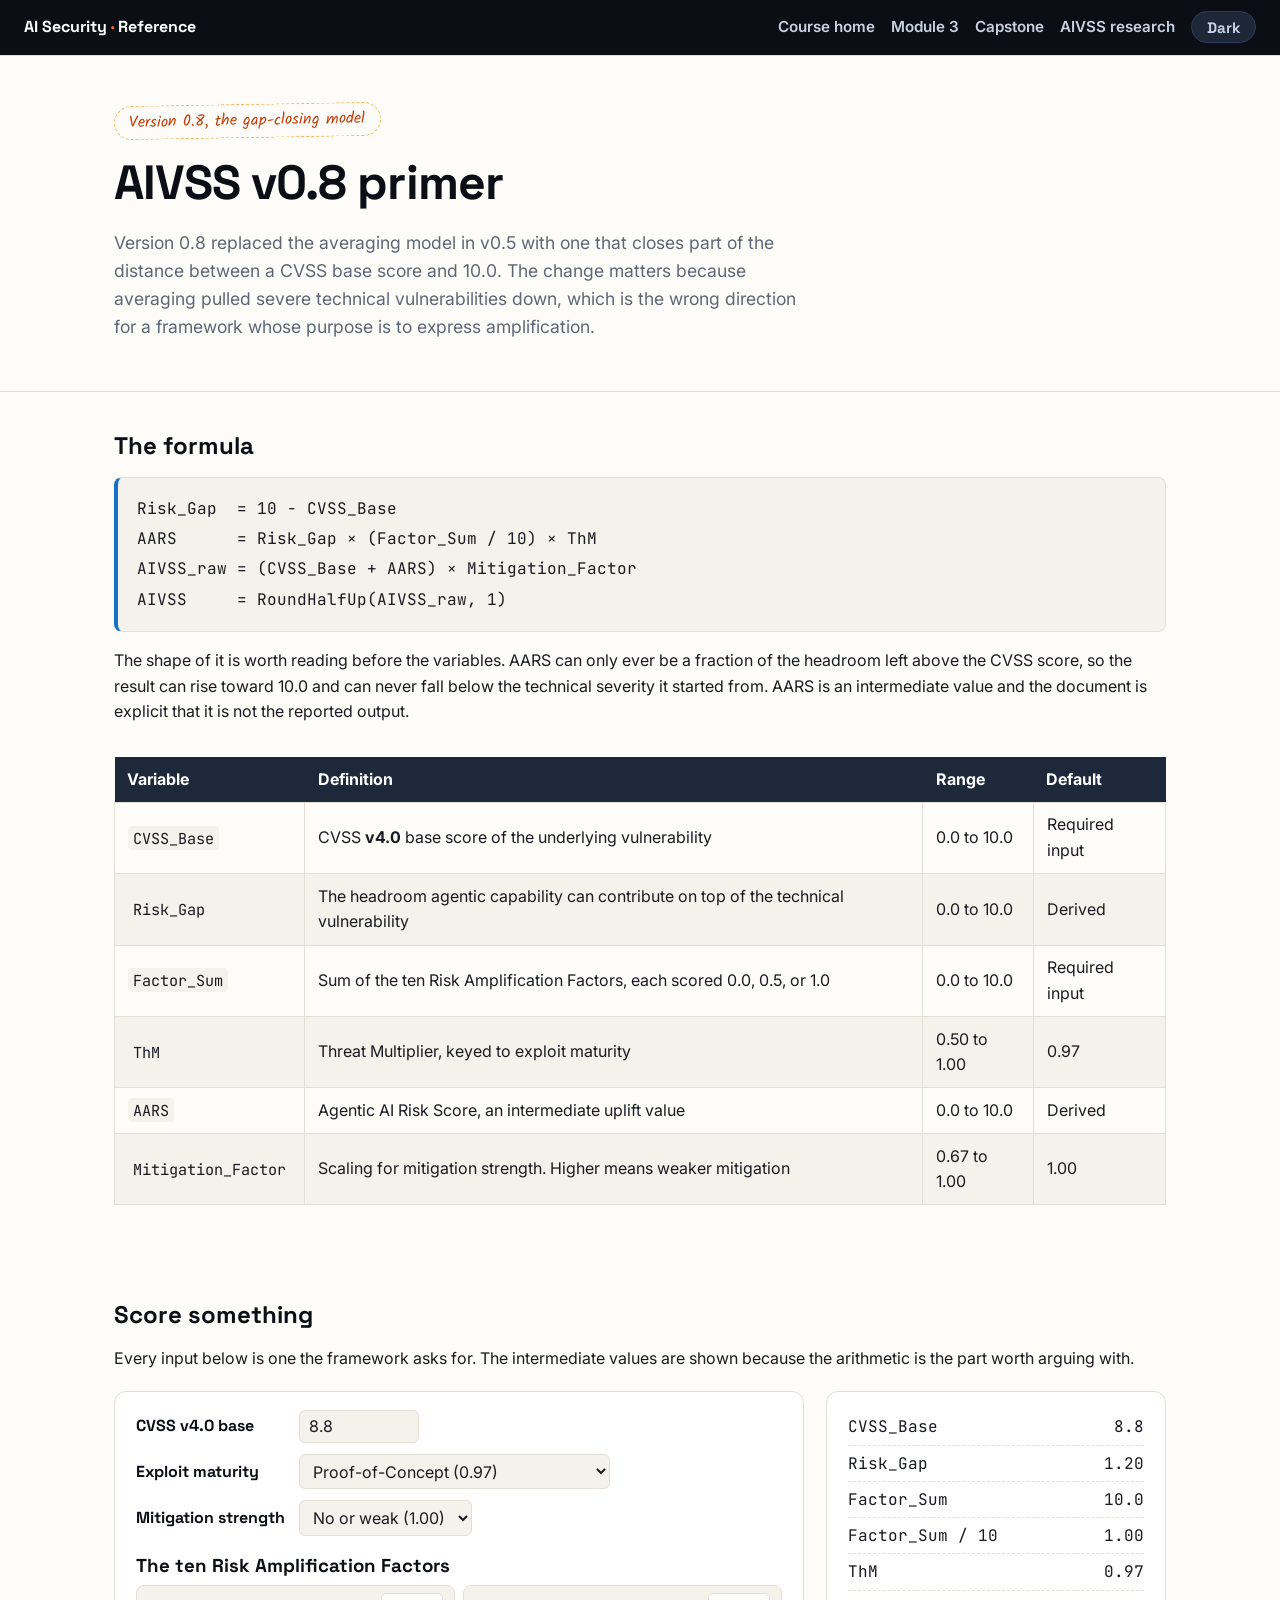
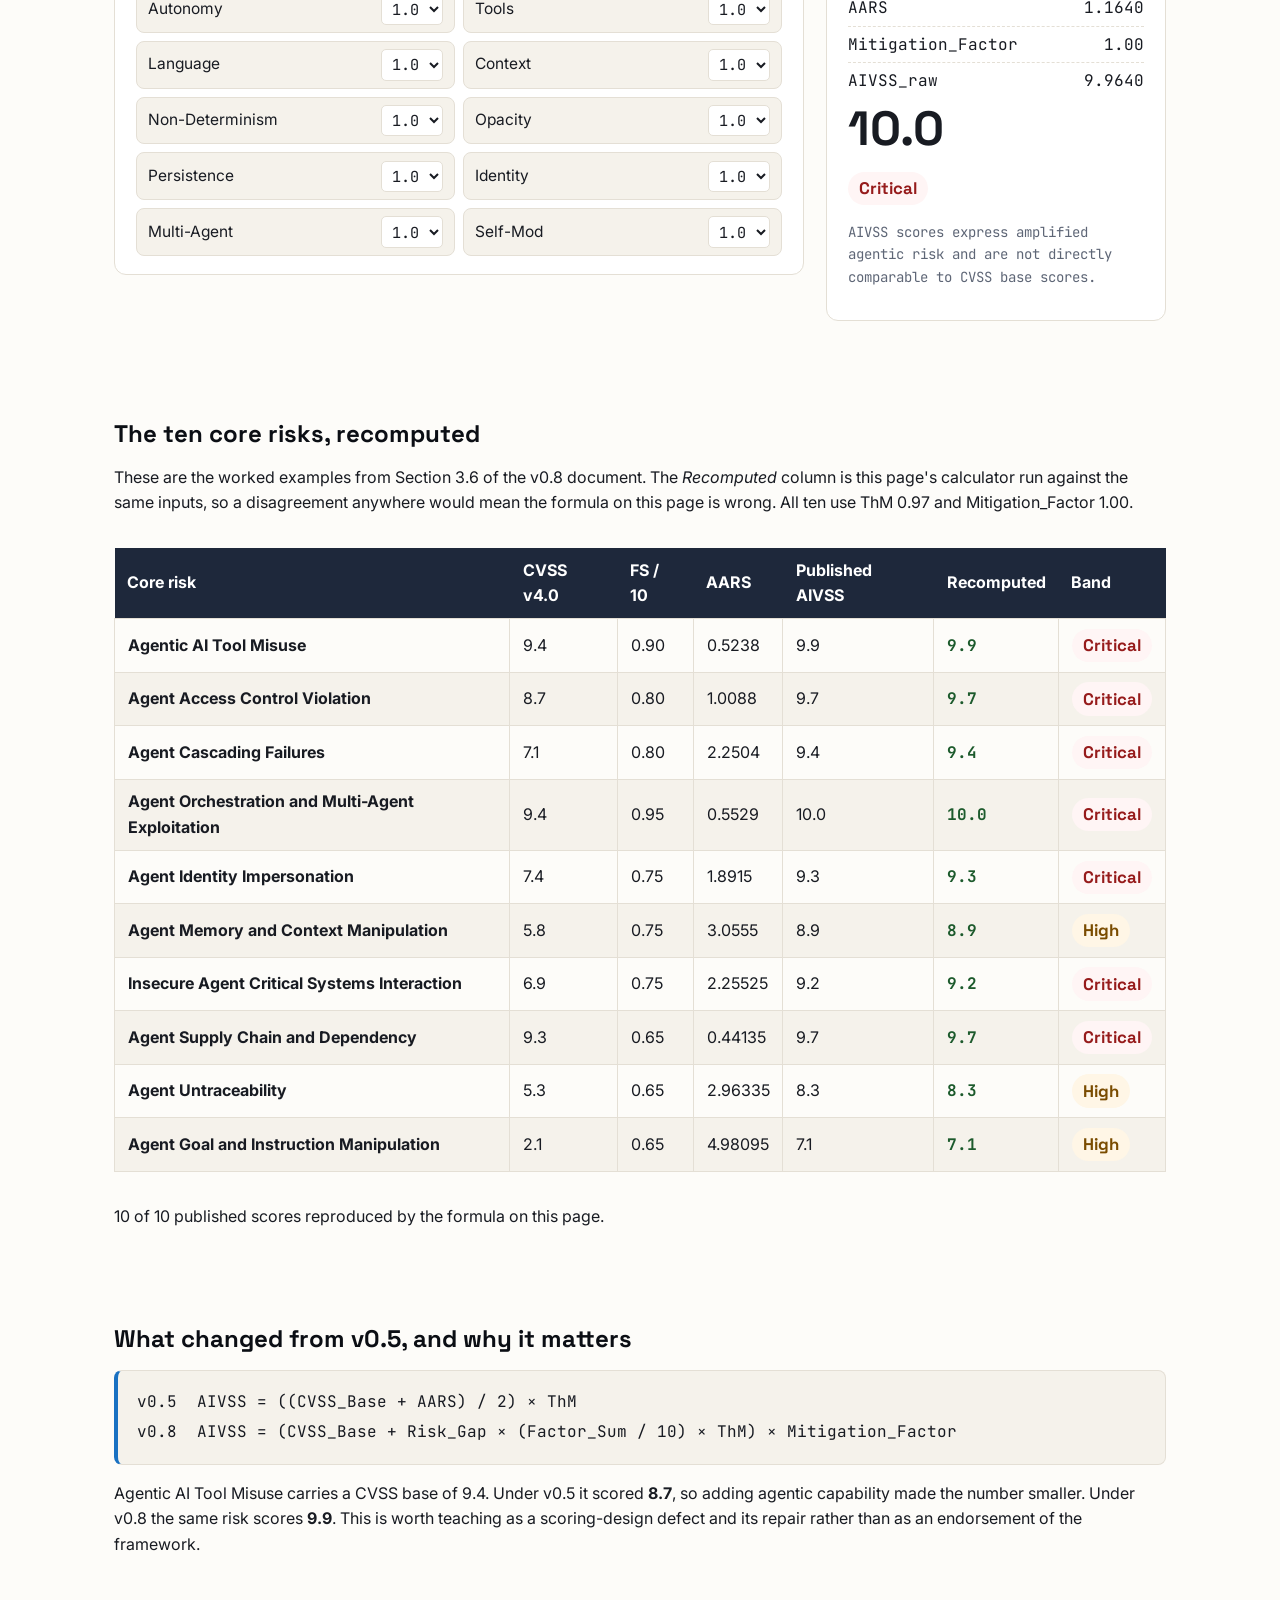
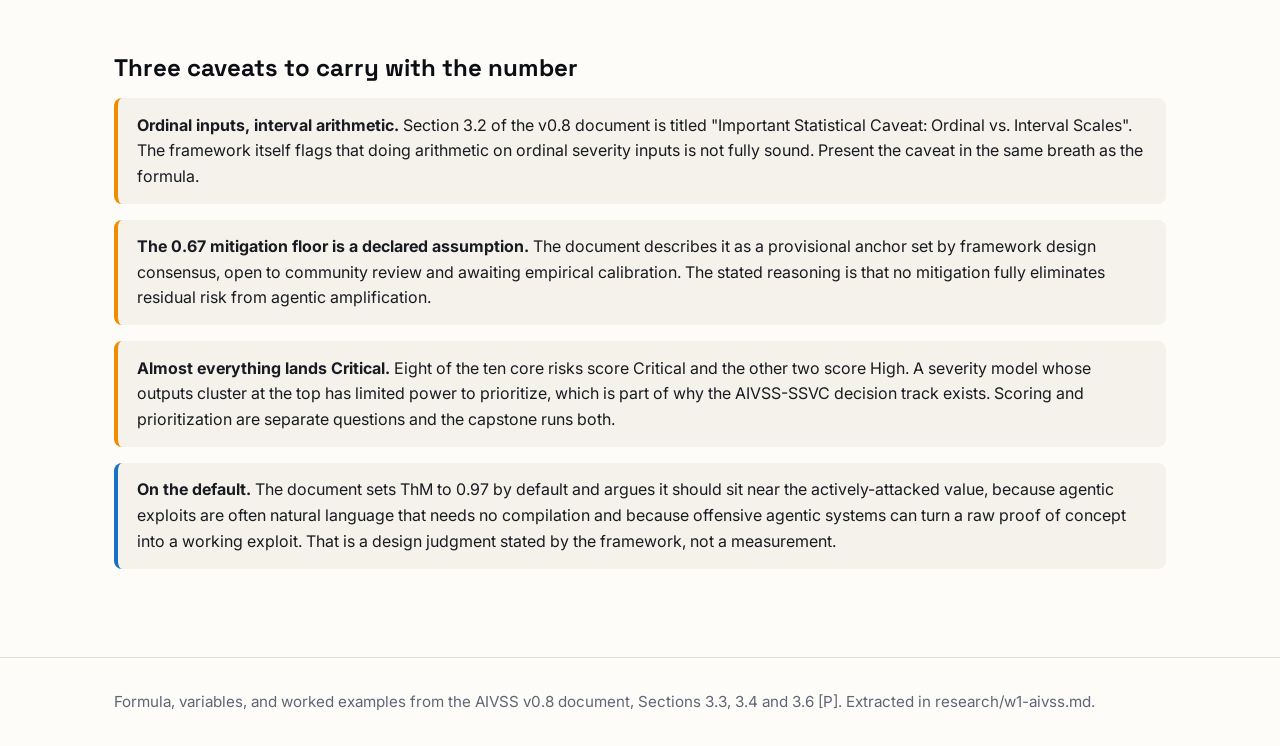
==== reference/aivss-primer.html @ 94d92ce1 "Add the five reference pages, and a readability gate for pages Every internal link on the site now r" ====
<!DOCTYPE html>
<html lang="en">
<head>
<meta charset="UTF-8">
<meta name="viewport" content="width=device-width, initial-scale=1.0">
<title>AIVSS v0.8 primer</title>
<meta name="description" content="The AIVSS v0.8 gap-closing model with every variable defined, a working calculator, and the ten published worked examples recomputed from the formula.">
<link rel="preconnect" href="https://fonts.googleapis.com">
<link rel="preconnect" href="https://fonts.gstatic.com" crossorigin>
<link href="https://fonts.googleapis.com/css2?family=Inter:wght@400;500;600;700;800&family=JetBrains+Mono:wght@400;500;700&family=Kalam:wght@400;700&family=Space+Grotesk:wght@500;600;700;800&display=swap" rel="stylesheet">
<link rel="stylesheet" href="../assets/css/site.css">
<style>
  .formula {
    font-family: var(--mono); font-size: 1rem; line-height: 1.9;
    background: var(--paper-2); border: 1px solid var(--line);
    border-left: 4px solid var(--c-blue); border-radius: 8px;
    padding: 1rem 1.2rem; margin: 1rem 0;
    /* The line breaks are the layout here, and HTML collapses them without
       this. Long lines scroll sideways inside the block via .scroll-x. */
    white-space: pre;
  }
  .calc {
    display: grid; grid-template-columns: 1fr 340px; gap: 1.4rem;
    align-items: start; margin: 1.2rem 0;
  }
  @media (max-width: 820px) { .calc { grid-template-columns: 1fr; } }
  .panel {
    border: 1px solid var(--line); border-radius: 12px;
    background: var(--card); padding: 1.1rem 1.3rem;
  }
  .row { display: flex; align-items: center; gap: .8rem; margin-bottom: .7rem; flex-wrap: wrap; }
  .row label { font-family: var(--head); font-weight: 700; font-size: 1rem; min-width: 150px; color: var(--ink); }
  .row select, .row input[type=number] {
    font-family: var(--sans); font-size: 1rem; padding: .35rem .6rem;
    border: 1px solid var(--line); border-radius: 6px;
    background: var(--paper-2); color: var(--text);
  }
  .factors { display: grid; grid-template-columns: repeat(auto-fill, minmax(230px, 1fr)); gap: .5rem; }
  .factor {
    display: flex; align-items: center; justify-content: space-between; gap: .6rem;
    background: var(--paper-2); border: 1px solid var(--line);
    border-radius: 8px; padding: .45rem .7rem;
  }
  .factor span { font-size: .97rem; }
  .factor select { font-family: var(--mono); font-size: .95rem; padding: .2rem .4rem;
    border: 1px solid var(--line); border-radius: 5px; background: var(--card); color: var(--text); }
  .out { font-family: var(--mono); font-size: 1rem; }
  .out div { display: flex; justify-content: space-between; gap: 1rem; padding: .3rem 0; border-bottom: 1px dashed var(--line); }
  .out div:last-child { border-bottom: 0; }
  .score { font-family: var(--head); font-size: 3rem; font-weight: 800; line-height: 1.1; margin: .3rem 0 0; }
  .band { font-family: var(--head); font-weight: 700; font-size: 1.05rem; padding: .2rem .7rem; border-radius: 999px; display: inline-block; }
  .band--crit { background: #fff5f5; color: #961b1b; }
  .band--high { background: #fff6e6; color: #7a4c00; }
  .band--med  { background: #eef1fb; color: #303a86; }
  .band--low  { background: #e9f7ef; color: #1c5a2c; }
  [data-theme="dark"] .band--crit { background: #3a1717; color: #ff9c9c; }
  [data-theme="dark"] .band--high { background: #3a2c10; color: #ffc978; }
  [data-theme="dark"] .band--med  { background: #1c2148; color: #aab4f5; }
  [data-theme="dark"] .band--low  { background: #16351f; color: #7fdba0; }
  .ok  { font-family: var(--mono); font-weight: 700; color: #1c5a2c; }
  .bad { font-family: var(--mono); font-weight: 700; color: #961b1b; }
  [data-theme="dark"] .ok  { color: #7fdba0; }
  [data-theme="dark"] .bad { color: #ff9c9c; }
</style>
</head>
<body>

<nav class="topbar">
  <div class="topbar__brand">AI Security <span>&middot;</span> Reference</div>
  <a href="../index.html">Course home</a>
  <a href="../slides/03-standards.html">Module 3</a>
  <a href="../slides/04-capstone.html">Capstone</a>
  <a href="../research/w1-aivss.md">AIVSS research</a>
  <button class="btn" id="themeBtn">Dark</button>
</nav>

<header class="hero"><div class="wrap">
  <div class="eyebrow">Version 0.8, the gap-closing model</div>
  <h1>AIVSS v0.8 primer</h1>
  <p>Version 0.8 replaced the averaging model in v0.5 with one that closes part of the distance
     between a CVSS base score and 10.0. The change matters because averaging pulled severe
     technical vulnerabilities down, which is the wrong direction for a framework whose purpose is
     to express amplification.</p>
</div></header>

<div class="wrap">

<section>
  <h2>The formula</h2>
  <div class="formula scroll-x">Risk_Gap&nbsp;&nbsp;= 10 &minus; CVSS_Base
AARS&nbsp;&nbsp;&nbsp;&nbsp;&nbsp;&nbsp;= Risk_Gap &times; (Factor_Sum / 10) &times; ThM
AIVSS_raw = (CVSS_Base + AARS) &times; Mitigation_Factor
AIVSS&nbsp;&nbsp;&nbsp;&nbsp;&nbsp;= RoundHalfUp(AIVSS_raw, 1)</div>
  <p>The shape of it is worth reading before the variables. AARS can only ever be a fraction of the
     headroom left above the CVSS score, so the result can rise toward 10.0 and can never fall
     below the technical severity it started from. AARS is an intermediate value and the document
     is explicit that it is not the reported output.</p>
  <div class="scroll-x"><table>
    <thead><tr><th>Variable</th><th>Definition</th><th>Range</th><th>Default</th></tr></thead>
    <tbody>
      <tr><td><code>CVSS_Base</code></td><td>CVSS <strong>v4.0</strong> base score of the underlying vulnerability</td><td>0.0 to 10.0</td><td>Required input</td></tr>
      <tr><td><code>Risk_Gap</code></td><td>The headroom agentic capability can contribute on top of the technical vulnerability</td><td>0.0 to 10.0</td><td>Derived</td></tr>
      <tr><td><code>Factor_Sum</code></td><td>Sum of the ten Risk Amplification Factors, each scored 0.0, 0.5, or 1.0</td><td>0.0 to 10.0</td><td>Required input</td></tr>
      <tr><td><code>ThM</code></td><td>Threat Multiplier, keyed to exploit maturity</td><td>0.50 to 1.00</td><td>0.97</td></tr>
      <tr><td><code>AARS</code></td><td>Agentic AI Risk Score, an intermediate uplift value</td><td>0.0 to 10.0</td><td>Derived</td></tr>
      <tr><td><code>Mitigation_Factor</code></td><td>Scaling for mitigation strength. Higher means weaker mitigation</td><td>0.67 to 1.00</td><td>1.00</td></tr>
    </tbody>
  </table></div>
</section>

<section>
  <h2>Score something</h2>
  <p>Every input below is one the framework asks for. The intermediate values are shown because the
     arithmetic is the part worth arguing with.</p>
  <div class="calc">
    <div class="panel">
      <div class="row">
        <label for="cvss">CVSS v4.0 base</label>
        <input type="number" id="cvss" min="0" max="10" step="0.1" value="8.8">
      </div>
      <div class="row">
        <label for="thm">Exploit maturity</label>
        <select id="thm">
          <option value="1.00">Attacked, exploited in the wild (1.00)</option>
          <option value="0.97" selected>Proof-of-Concept (0.97)</option>
          <option value="0.50">Unreported, theoretical only (0.50)</option>
        </select>
      </div>
      <div class="row">
        <label for="mit">Mitigation strength</label>
        <select id="mit">
          <option value="1.00" selected>No or weak (1.00)</option>
          <option value="0.83">Partial (0.83)</option>
          <option value="0.67">Strong (0.67)</option>
        </select>
      </div>
      <h3 style="margin-top:1.2rem">The ten Risk Amplification Factors</h3>
      <div class="factors" id="factors"></div>
    </div>
    <div class="panel">
      <div class="out" id="out"></div>
      <p class="score" id="score">&mdash;</p>
      <p><span class="band" id="band">&mdash;</span></p>
      <p class="card__meta">AIVSS scores express amplified agentic risk and are not directly
         comparable to CVSS base scores.</p>
    </div>
  </div>
</section>

<section>
  <h2>The ten core risks, recomputed</h2>
  <p>These are the worked examples from Section 3.6 of the v0.8 document. The <em>Recomputed</em>
     column is this page's calculator run against the same inputs, so a disagreement anywhere would
     mean the formula on this page is wrong. All ten use ThM 0.97 and Mitigation_Factor 1.00.</p>
  <div class="scroll-x"><table id="examples">
    <thead><tr><th>Core risk</th><th>CVSS v4.0</th><th>FS / 10</th><th>AARS</th><th>Published AIVSS</th><th>Recomputed</th><th>Band</th></tr></thead>
    <tbody></tbody>
  </table></div>
  <p id="agreement" class="count"></p>
</section>

<section>
  <h2>What changed from v0.5, and why it matters</h2>
  <div class="formula scroll-x">v0.5&nbsp;&nbsp;AIVSS = ((CVSS_Base + AARS) / 2) &times; ThM
v0.8&nbsp;&nbsp;AIVSS = (CVSS_Base + Risk_Gap &times; (Factor_Sum / 10) &times; ThM) &times; Mitigation_Factor</div>
  <p>Agentic AI Tool Misuse carries a CVSS base of 9.4. Under v0.5 it scored <strong>8.7</strong>,
     so adding agentic capability made the number smaller. Under v0.8 the same risk scores
     <strong>9.9</strong>. This is worth teaching as a scoring-design defect and its repair rather
     than as an endorsement of the framework.</p>
</section>

<section>
  <h2>Three caveats to carry with the number</h2>
  <div class="note note--warn">
    <strong>Ordinal inputs, interval arithmetic.</strong> Section 3.2 of the v0.8 document is
    titled "Important Statistical Caveat: Ordinal vs. Interval Scales". The framework itself flags
    that doing arithmetic on ordinal severity inputs is not fully sound. Present the caveat in the
    same breath as the formula.
  </div>
  <div class="note note--warn">
    <strong>The 0.67 mitigation floor is a declared assumption.</strong> The document describes it
    as a provisional anchor set by framework design consensus, open to community review and
    awaiting empirical calibration. The stated reasoning is that no mitigation fully eliminates
    residual risk from agentic amplification.
  </div>
  <div class="note note--warn">
    <strong>Almost everything lands Critical.</strong> Eight of the ten core risks score Critical
    and the other two score High. A severity model whose outputs cluster at the top has limited
    power to prioritize, which is part of why the AIVSS-SSVC decision track exists. Scoring and
    prioritization are separate questions and the capstone runs both.
  </div>
  <div class="note">
    <strong>On the default.</strong> The document sets ThM to 0.97 by default and argues it should
    sit near the actively-attacked value, because agentic exploits are often natural language that
    needs no compilation and because offensive agentic systems can turn a raw proof of concept into
    a working exploit. That is a design judgment stated by the framework, not a measurement.
  </div>
</section>

</div>

<footer><div class="wrap">Formula, variables, and worked examples from the AIVSS v0.8 document, Sections 3.3, 3.4 and 3.6 [P]. Extracted in research/w1-aivss.md.</div></footer>

<script>
(function () {
  var btn = document.getElementById('themeBtn');
  var dark = window.matchMedia && window.matchMedia('(prefers-color-scheme: dark)').matches;
  function applyTheme() {
    document.documentElement.setAttribute('data-theme', dark ? 'dark' : 'light');
    btn.textContent = dark ? 'Light' : 'Dark';
  }
  btn.addEventListener('click', function () { dark = !dark; applyTheme(); });
  applyTheme();

  /* Named exactly as the v0.8 document sums them. */
  var FACTORS = ['Autonomy', 'Tools', 'Language', 'Context', 'Non-Determinism',
                 'Opacity', 'Persistence', 'Identity', 'Multi-Agent', 'Self-Mod'];

  /* RoundHalfUp at one decimal. Math.round is half-away-from-zero on positives
     but drifts on values a float cannot hold exactly, so nudge before flooring:
     9.3504 must land on 9.4, and 9.15525 on 9.2. */
  function round1(v) { return Math.floor(v * 10 + 0.5 + 1e-9) / 10; }

  function aivss(cvss, factorSum, thm, mit) {
    var gap = 10 - cvss;
    var aars = gap * (factorSum / 10) * thm;
    var raw = (cvss + aars) * mit;
    return { gap: gap, aars: aars, raw: raw, score: round1(raw) };
  }

  function band(s) {
    if (s >= 9.0) return ['Critical', 'band--crit'];
    if (s >= 7.0) return ['High', 'band--high'];
    if (s >= 4.0) return ['Medium', 'band--med'];
    return ['Low', 'band--low'];
  }

  var wrap = document.getElementById('factors');
  FACTORS.forEach(function (name) {
    var d = document.createElement('div');
    d.className = 'factor';
    var s = document.createElement('span');
    s.textContent = name;
    var sel = document.createElement('select');
    ['1.0', '0.5', '0.0'].forEach(function (v) {
      var o = document.createElement('option');
      o.value = v; o.textContent = v;
      sel.appendChild(o);
    });
    sel.className = 'f';
    sel.addEventListener('change', calc);
    d.appendChild(s); d.appendChild(sel);
    wrap.appendChild(d);
  });

  var cvssEl = document.getElementById('cvss');
  var thmEl = document.getElementById('thm');
  var mitEl = document.getElementById('mit');
  [cvssEl, thmEl, mitEl].forEach(function (e) {
    e.addEventListener('input', calc);
    e.addEventListener('change', calc);
  });

  function calc() {
    var cvss = Math.min(10, Math.max(0, parseFloat(cvssEl.value) || 0));
    var fs = 0;
    [].forEach.call(document.querySelectorAll('.f'), function (s) { fs += parseFloat(s.value); });
    var r = aivss(cvss, fs, parseFloat(thmEl.value), parseFloat(mitEl.value));
    var b = band(r.score);
    document.getElementById('out').innerHTML =
      row('CVSS_Base', cvss.toFixed(1)) +
      row('Risk_Gap', r.gap.toFixed(2)) +
      row('Factor_Sum', fs.toFixed(1)) +
      row('Factor_Sum / 10', (fs / 10).toFixed(2)) +
      row('ThM', parseFloat(thmEl.value).toFixed(2)) +
      row('AARS', r.aars.toFixed(4)) +
      row('Mitigation_Factor', parseFloat(mitEl.value).toFixed(2)) +
      row('AIVSS_raw', r.raw.toFixed(4));
    document.getElementById('score').textContent = r.score.toFixed(1);
    var be = document.getElementById('band');
    be.textContent = b[0];
    be.className = 'band ' + b[1];
  }
  function row(k, v) { return '<div><span>' + k + '</span><span>' + v + '</span></div>'; }
  calc();

  /* The published examples double as a test of the formula above. If any row
     disagrees, the arithmetic on this page is wrong and the page says so. */
  var EXAMPLES = [
    ['Agentic AI Tool Misuse', 9.4, 0.90, 0.5238, 9.9],
    ['Agent Access Control Violation', 8.7, 0.80, 1.0088, 9.7],
    ['Agent Cascading Failures', 7.1, 0.80, 2.2504, 9.4],
    ['Agent Orchestration and Multi-Agent Exploitation', 9.4, 0.95, 0.5529, 10.0],
    ['Agent Identity Impersonation', 7.4, 0.75, 1.8915, 9.3],
    ['Agent Memory and Context Manipulation', 5.8, 0.75, 3.0555, 8.9],
    ['Insecure Agent Critical Systems Interaction', 6.9, 0.75, 2.25525, 9.2],
    ['Agent Supply Chain and Dependency', 9.3, 0.65, 0.44135, 9.7],
    ['Agent Untraceability', 5.3, 0.65, 2.96335, 8.3],
    ['Agent Goal and Instruction Manipulation', 2.1, 0.65, 4.98095, 7.1]
  ];

  var tb = document.querySelector('#examples tbody');
  var agree = 0;
  EXAMPLES.forEach(function (e) {
    var r = aivss(e[1], e[2] * 10, 0.97, 1.00);
    var same = Math.abs(r.score - e[4]) < 0.05;
    if (same) agree++;
    var b = band(r.score);
    var tr = document.createElement('tr');
    tr.innerHTML =
      '<td><strong>' + e[0] + '</strong></td>' +
      '<td>' + e[1].toFixed(1) + '</td>' +
      '<td>' + e[2].toFixed(2) + '</td>' +
      '<td>' + e[3] + '</td>' +
      '<td>' + e[4].toFixed(1) + '</td>' +
      '<td class="' + (same ? 'ok' : 'bad') + '">' + r.score.toFixed(1) +
        (same ? '' : ' (disagrees)') + '</td>' +
      '<td><span class="band ' + b[1] + '">' + b[0] + '</span></td>';
    tb.appendChild(tr);
  });
  document.getElementById('agreement').textContent =
    agree + ' of ' + EXAMPLES.length + ' published scores reproduced by the formula on this page.';
  window.AIVSS_SELFTEST = { agree: agree, total: EXAMPLES.length, aivss: aivss, round1: round1 };
})();
</script>
</body>
</html>
---- assets/css/site.css ----
/* Site chrome for landing and reference pages. Decks use deck.css instead. */
:root {
  --paper: #fdfcf9; --paper-2: #f5f2eb; --card: #ffffff;
  --ink: #0b0e14; --text: #181b22; --muted: #5e6676; --line: #e4dfd5;
  --accent: #ff6a2b; --accent-2: #ffb454;
  /* --accent is for rules, rails and borders. As text on paper it reads
     at 2.79:1, so anything that sets a text colour uses --accent-text,
     which is darkened here and lightened again for the dark theme. */
  --accent-text: #c2410c;
  /* Fixed in both themes: a filled control carrying white text needs a
     background dark enough for it, and --accent-text lightens on dark. */
  --accent-deep: #c2410c;
  --c-blue: #1971c2; --c-red: #e03131; --c-green: #2b8a3e;
  --c-orange: #f08c00; --c-grape: #7048e8; --c-yellow: #f59f00;
  --shadow: 0 4px 20px rgba(11,14,20,.06);
  --sans: 'Inter', system-ui, -apple-system, sans-serif;
  --head: 'Space Grotesk', system-ui, sans-serif;
  --mono: 'JetBrains Mono', ui-monospace, monospace;
  --hand: 'Kalam', cursive;
}
[data-theme="dark"] {
  --paper: #0b0e14; --paper-2: #121722; --card: #161e2a;
  --accent-text: #ff8a5c;
  --ink: #ffffff; --text: #e8ecf4; --muted: #9ba4b5; --line: #222b3d;
  --shadow: 0 4px 20px rgba(0,0,0,.4);
}
* { box-sizing: border-box; }
body {
  margin: 0; background: var(--paper); color: var(--text);
  font-family: var(--sans); line-height: 1.6;
  -webkit-font-smoothing: antialiased;
}
h1, h2, h3 { font-family: var(--head); line-height: 1.2; color: var(--ink); margin: 0 0 .5rem; }
a { color: var(--accent-text); }
code { font-family: var(--mono); font-size: .95em; background: var(--paper-2); padding: .1em .35em; border-radius: 4px; }

.wrap { max-width: 1100px; margin: 0 auto; padding: 0 1.5rem; }

.topbar {
  position: sticky; top: 0; z-index: 20;
  display: flex; align-items: center; gap: 1rem;
  padding: .7rem 1.5rem; background: var(--ink);
  border-bottom: 1px solid var(--line);
}
[data-theme="dark"] .topbar { background: #05070b; }
.topbar__brand { font-family: var(--head); font-weight: 700; color: #fff; margin-right: auto; }
.topbar__brand span { color: var(--accent); }
.topbar a { color: #c7d2e4; font-size: .95rem; font-weight: 600; text-decoration: none; }
.topbar a:hover { color: #fff; }
.btn {
  font-family: var(--head); font-weight: 700; font-size: .95rem;
  background: #1c2738; color: #c7d2e4; border: 1px solid #2d3d57;
  border-radius: 999px; padding: .35rem .9rem; cursor: pointer;
}
.btn:hover { color: #fff; border-color: var(--accent-2); }

.hero { padding: 3rem 0 2rem; border-bottom: 1px solid var(--line); }
.hero h1 { font-size: clamp(1.9rem, 5vw, 3rem); letter-spacing: -.02em; }
.hero p { font-size: 1.1rem; color: var(--muted); max-width: 62ch; }
.eyebrow {
  display: inline-block; font-family: var(--hand); color: var(--accent-text);
  border: 1.8px dashed var(--accent-2); border-radius: 999px;
  padding: .2rem .9rem; margin-bottom: 1rem; transform: rotate(-1deg);
}

section { padding: 2.5rem 0; }
section > h2 { font-size: 1.5rem; margin-bottom: 1rem; }

.cards { display: grid; gap: 1rem; grid-template-columns: repeat(auto-fill, minmax(280px, 1fr)); }
.card {
  display: block; background: var(--card); border: 1px solid var(--line);
  border-radius: 12px; padding: 1.1rem 1.3rem; box-shadow: var(--shadow);
  text-decoration: none; color: inherit; border-top: 4px solid var(--accent);
  transition: transform .12s, box-shadow .15s;
}
a.card:hover { transform: translateY(-2px); box-shadow: 0 8px 24px rgba(11,14,20,.12); }
.card h3 { font-size: 1.05rem; margin-bottom: .3rem; }
.card p { margin: 0; font-size: 1rem; color: var(--muted); }
.card__meta { font-family: var(--mono); font-size: .875rem; color: var(--muted); margin-top: .6rem; }
.card--ref { border-top-color: var(--c-blue); }
.card--lab { border-top-color: var(--c-green); }
.card--res { border-top-color: var(--c-grape); }

table { width: 100%; border-collapse: collapse; font-size: 1rem; margin: 1rem 0; }
th { background: #1e283b; color: #fff; text-align: left; padding: .6rem .8rem; font-weight: 700; }
td { padding: .6rem .8rem; border: 1px solid var(--line); }
tbody tr:nth-child(even) { background: var(--paper-2); }
.tag {
  display: inline-block; font-family: var(--mono); font-size: .875rem; font-weight: 700;
  padding: .12rem .45rem; border-radius: 4px; border: 1px solid;
}
.tag-P { color: var(--c-green);  border-color: var(--c-green);  }
.tag-S { color: var(--c-blue);   border-color: var(--c-blue);   }
.tag-A { color: var(--c-orange); border-color: var(--c-orange); }
.tag-H { color: var(--c-grape);  border-color: var(--c-grape);  }

.note {
  background: var(--paper-2); border-left: 4px solid var(--c-blue);
  border-radius: 8px; padding: .9rem 1.2rem; margin: 1rem 0;
}
.note--warn { border-left-color: var(--c-orange); }

footer {
  border-top: 1px solid var(--line); padding: 2rem 0; margin-top: 2rem;
  color: var(--muted); font-size: .95rem;
}
.scroll-x { overflow-x: auto; }

@media print {
  .topbar, .btn { display: none; }
  body { background: #fff; color: #000; }
}
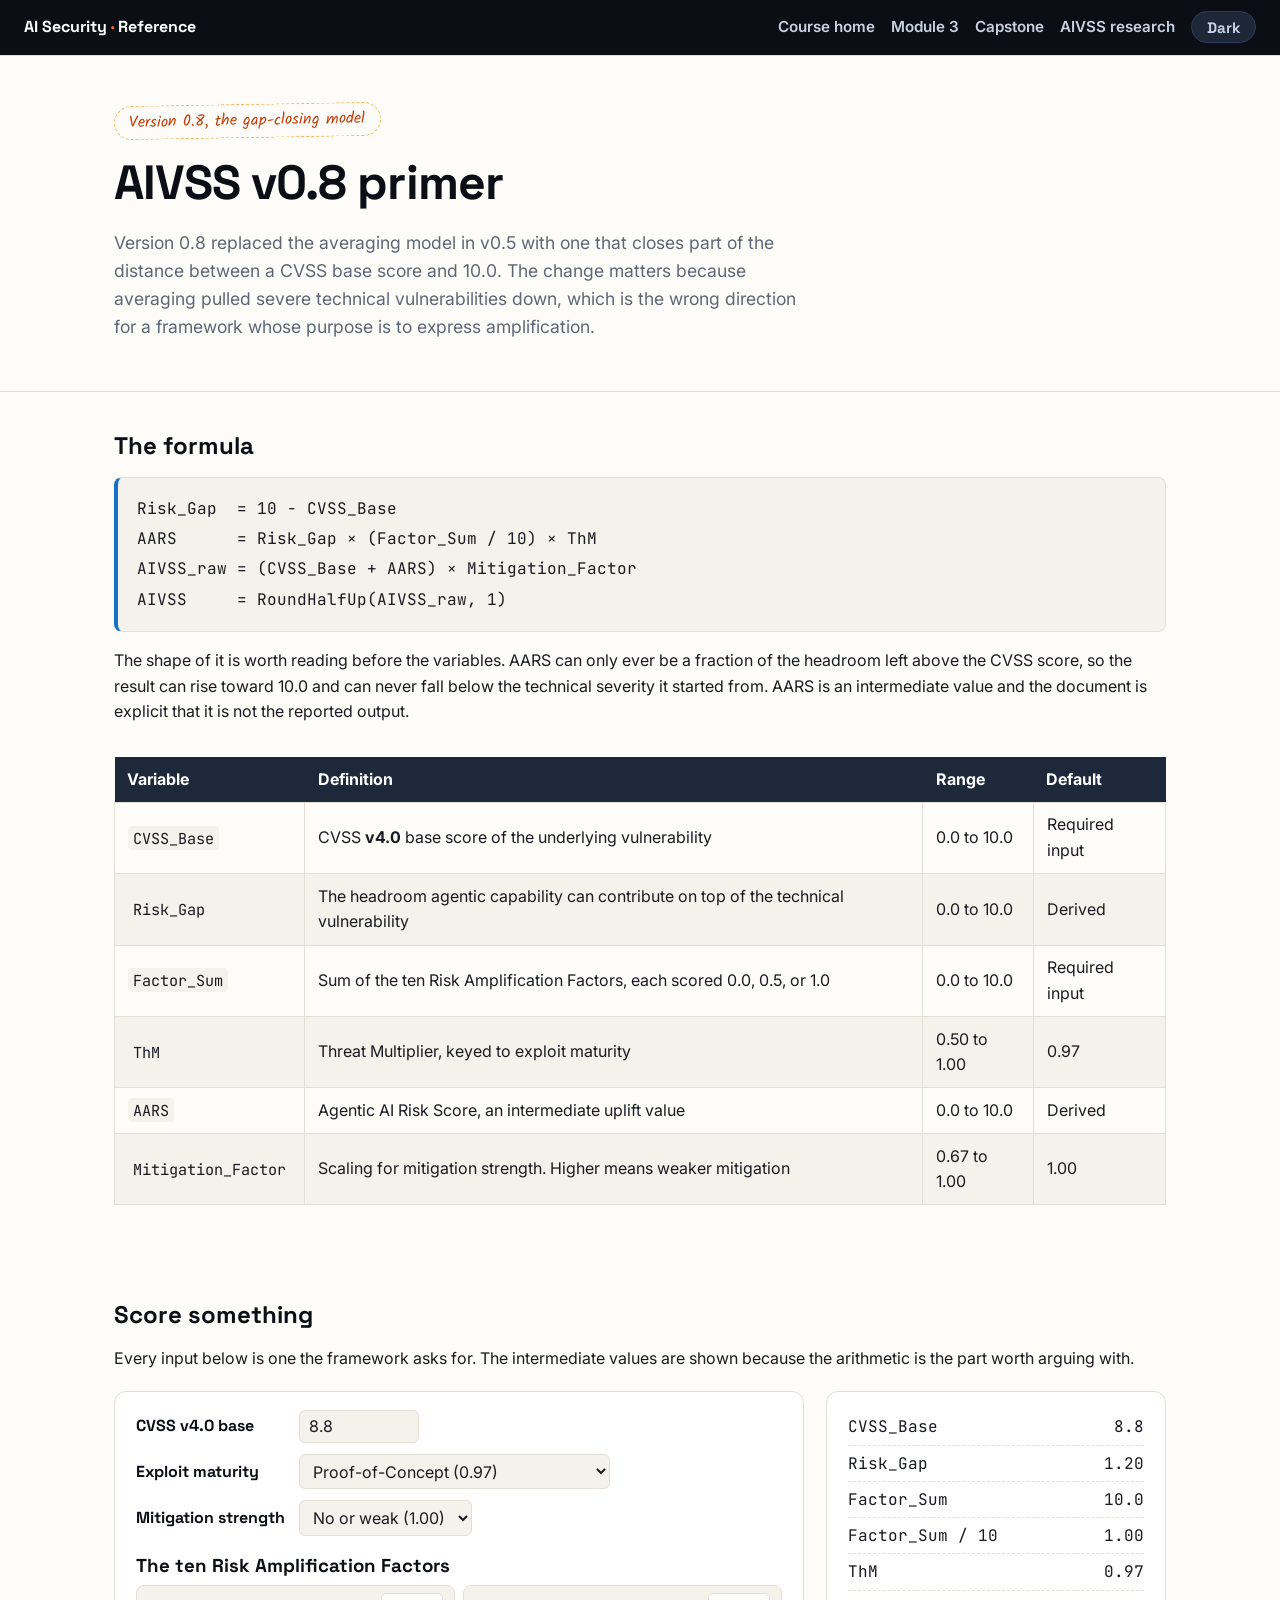
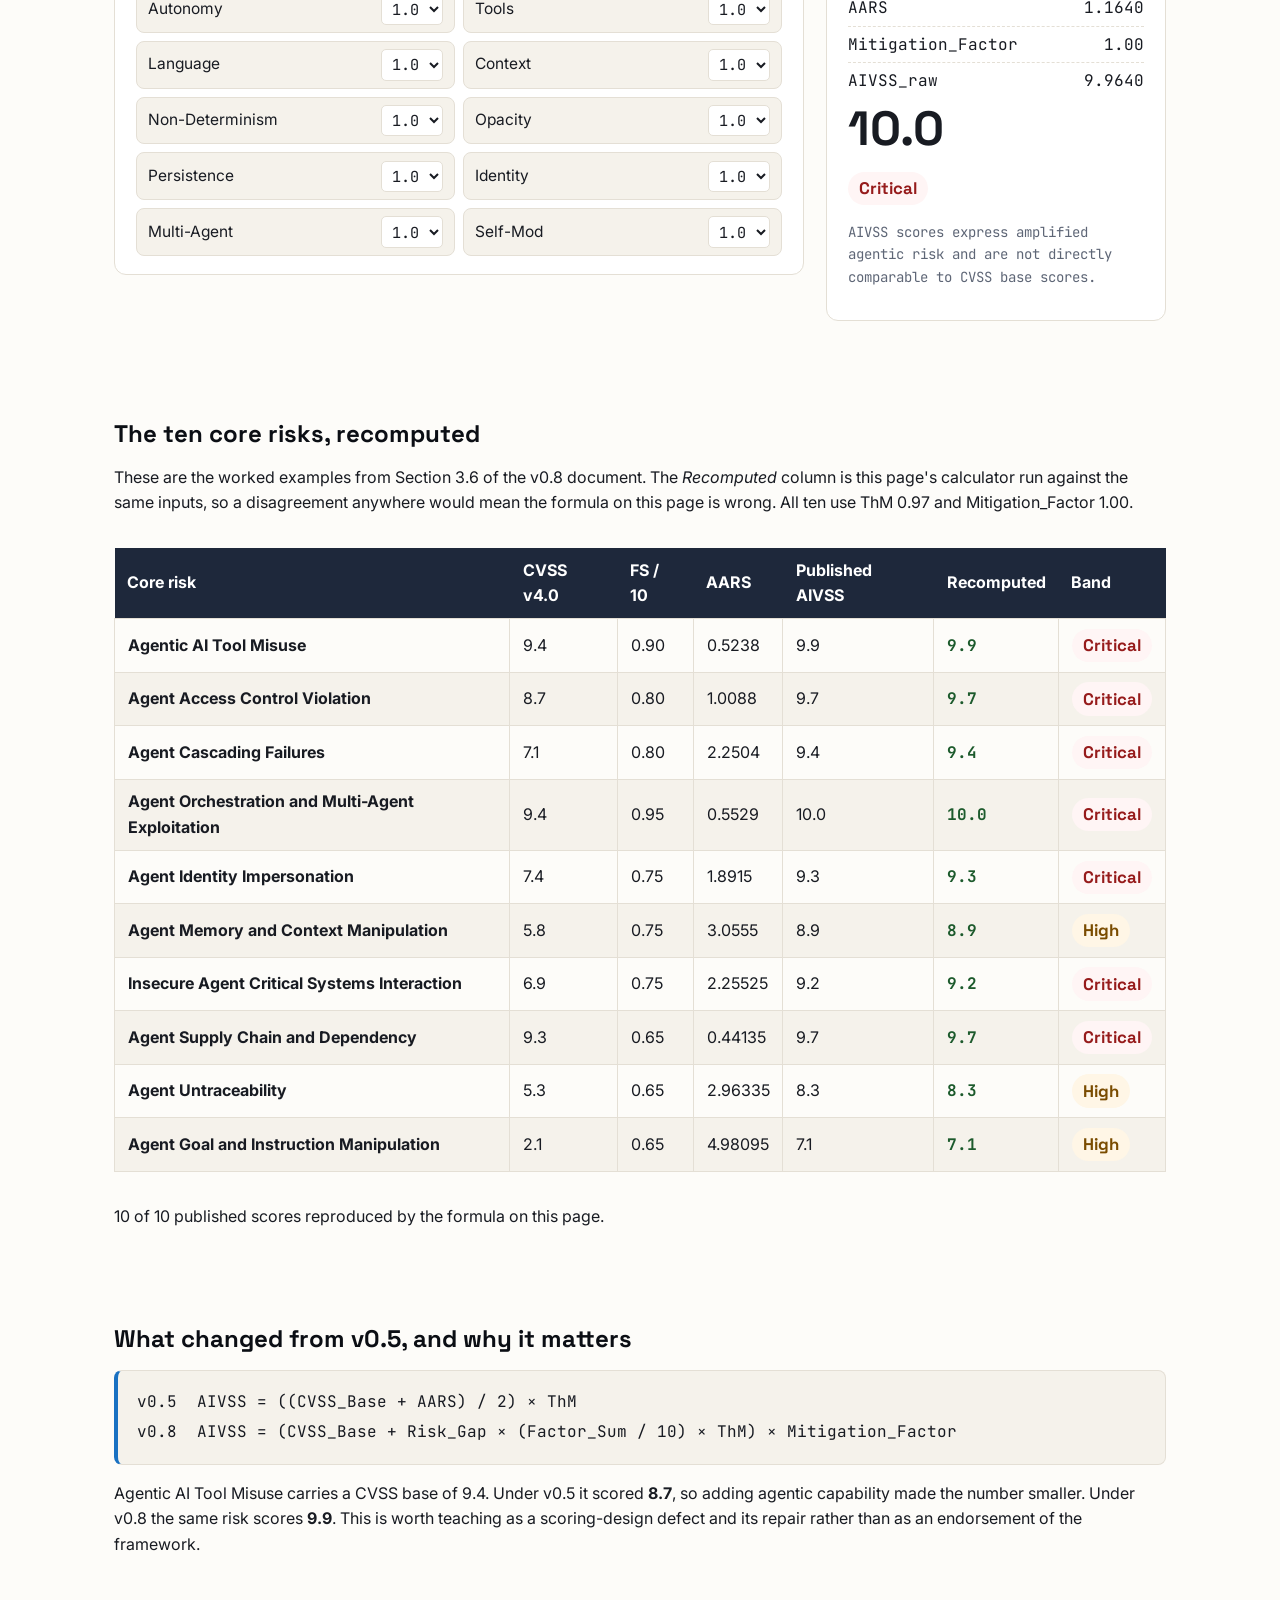
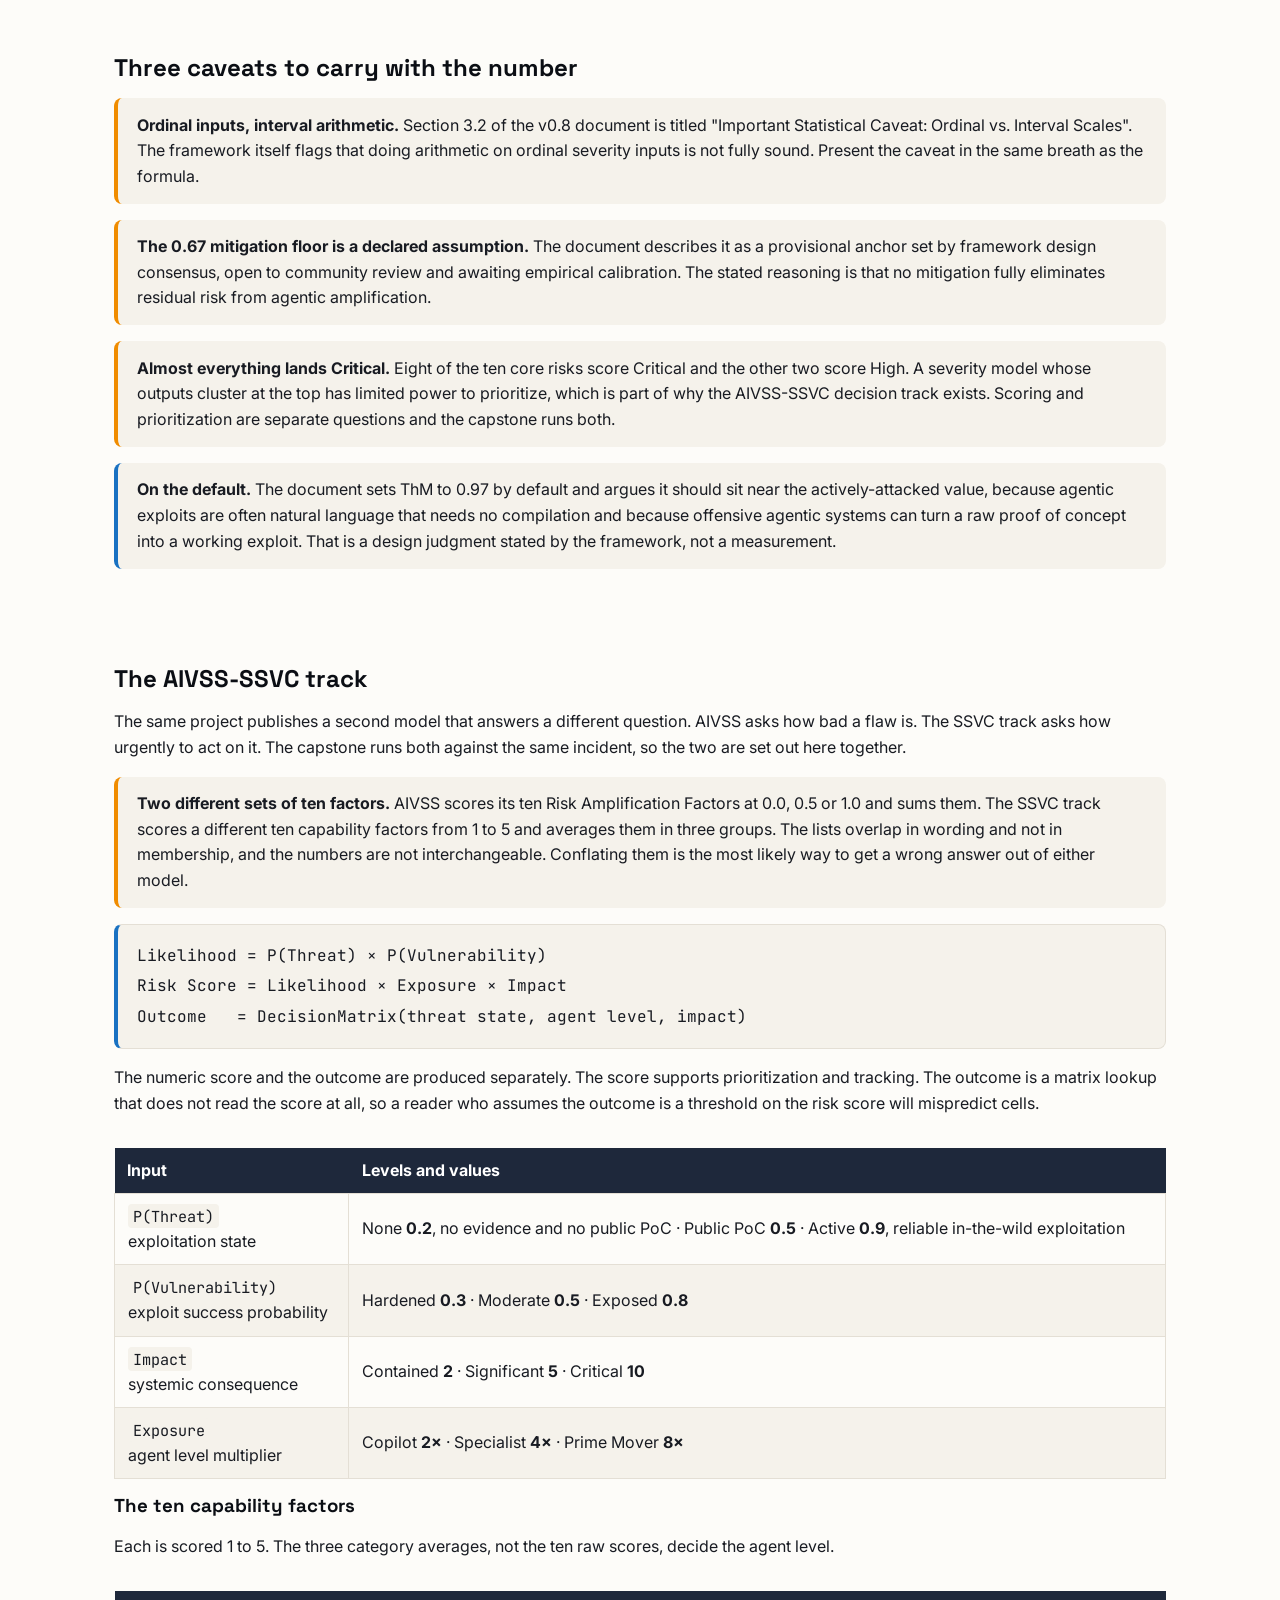
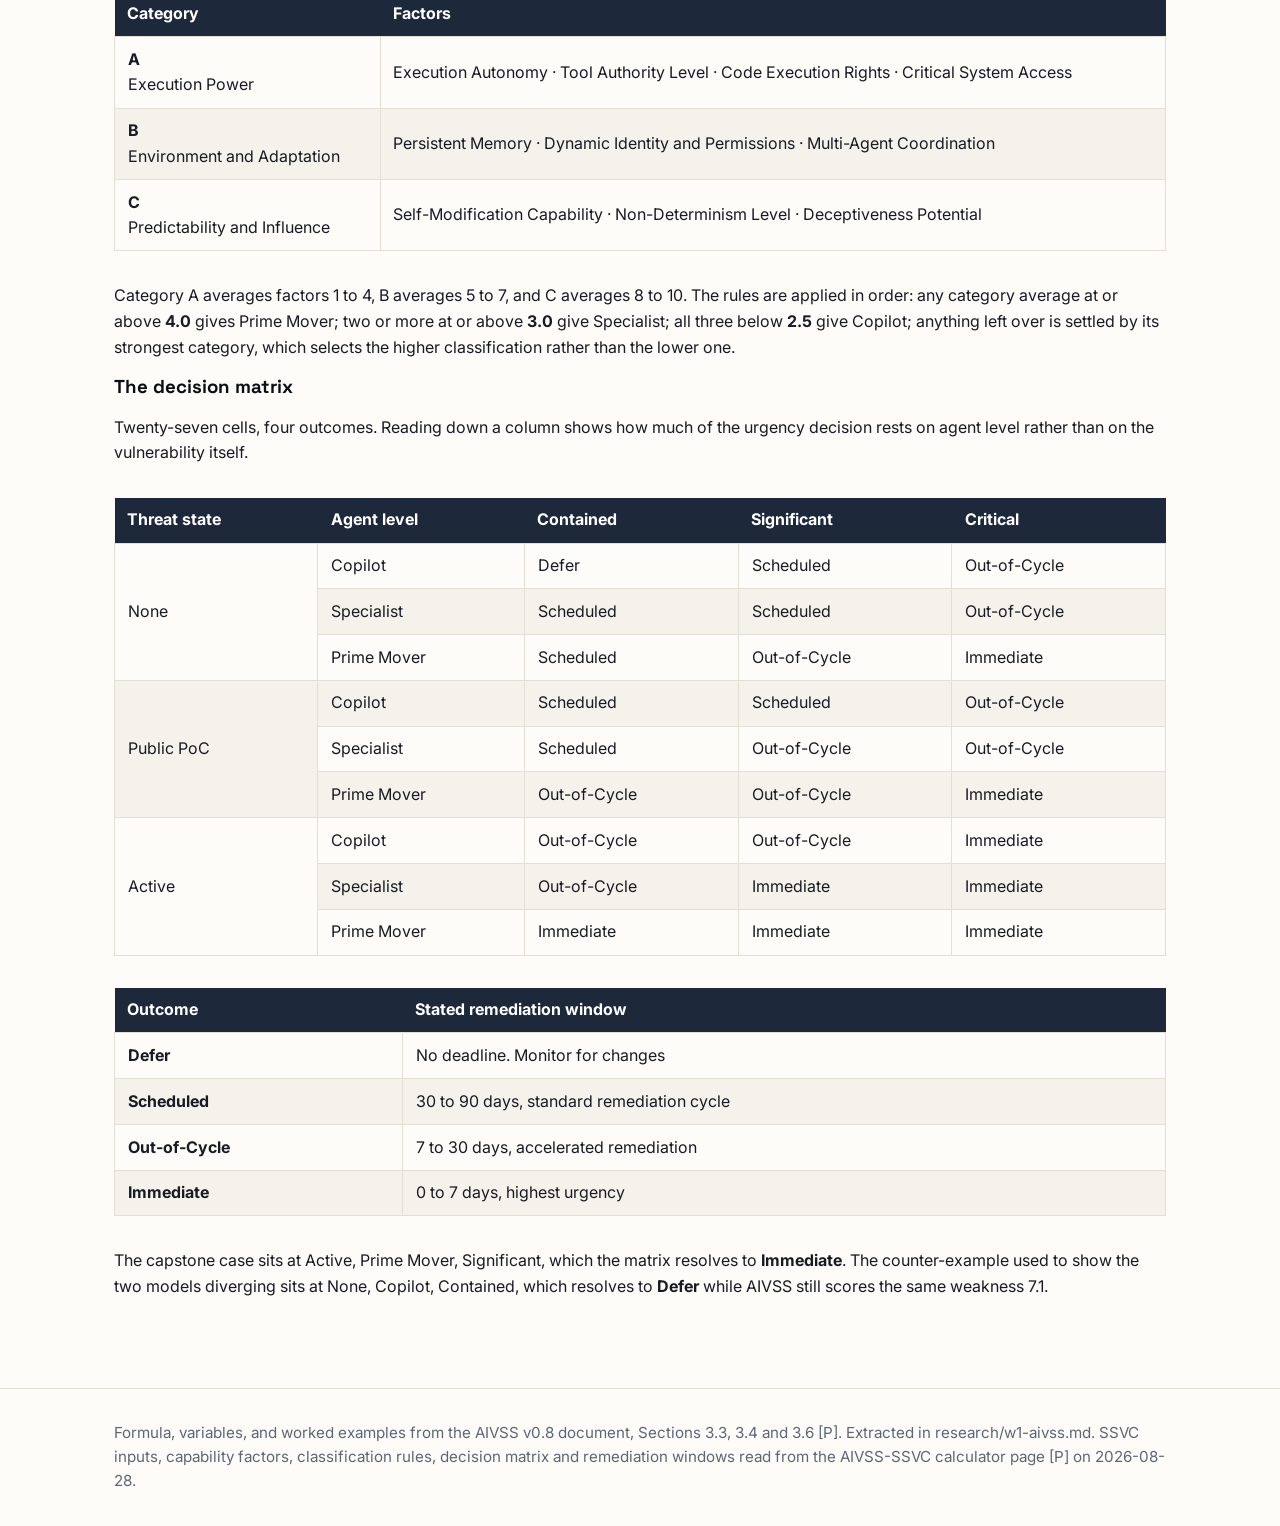
==== commit 4384ec1b: "Close the blocking SSVC gap and record what the re-fetch actually proved gaps.md Section B carried o" ====
--- a/reference/aivss-primer.html
+++ b/reference/aivss-primer.html
@@ -197,9 +197,84 @@
   </div>
 </section>
 
+<section>
+  <h2>The AIVSS-SSVC track</h2>
+  <p>The same project publishes a second model that answers a different question. AIVSS asks how bad
+     a flaw is. The SSVC track asks how urgently to act on it. The capstone runs both against the
+     same incident, so the two are set out here together.</p>
+  <div class="note note--warn">
+    <strong>Two different sets of ten factors.</strong> AIVSS scores its ten Risk Amplification
+    Factors at 0.0, 0.5 or 1.0 and sums them. The SSVC track scores a different ten capability
+    factors from 1 to 5 and averages them in three groups. The lists overlap in wording and not in
+    membership, and the numbers are not interchangeable. Conflating them is the most likely way to
+    get a wrong answer out of either model.
+  </div>
+  <div class="formula scroll-x">Likelihood = P(Threat) &times; P(Vulnerability)
+Risk Score = Likelihood &times; Exposure &times; Impact
+Outcome&nbsp;&nbsp;&nbsp;= DecisionMatrix(threat state, agent level, impact)</div>
+  <p>The numeric score and the outcome are produced separately. The score supports prioritization
+     and tracking. The outcome is a matrix lookup that does not read the score at all, so a reader
+     who assumes the outcome is a threshold on the risk score will mispredict cells.</p>
+  <div class="scroll-x"><table>
+    <thead><tr><th>Input</th><th>Levels and values</th></tr></thead>
+    <tbody>
+      <tr><td><code>P(Threat)</code><br>exploitation state</td><td>None <strong>0.2</strong>, no evidence and no public PoC &middot; Public PoC <strong>0.5</strong> &middot; Active <strong>0.9</strong>, reliable in-the-wild exploitation</td></tr>
+      <tr><td><code>P(Vulnerability)</code><br>exploit success probability</td><td>Hardened <strong>0.3</strong> &middot; Moderate <strong>0.5</strong> &middot; Exposed <strong>0.8</strong></td></tr>
+      <tr><td><code>Impact</code><br>systemic consequence</td><td>Contained <strong>2</strong> &middot; Significant <strong>5</strong> &middot; Critical <strong>10</strong></td></tr>
+      <tr><td><code>Exposure</code><br>agent level multiplier</td><td>Copilot <strong>2&times;</strong> &middot; Specialist <strong>4&times;</strong> &middot; Prime Mover <strong>8&times;</strong></td></tr>
+    </tbody>
+  </table></div>
+  <h3>The ten capability factors</h3>
+  <p>Each is scored 1 to 5. The three category averages, not the ten raw scores, decide the agent
+     level.</p>
+  <div class="scroll-x"><table>
+    <thead><tr><th>Category</th><th>Factors</th></tr></thead>
+    <tbody>
+      <tr><td><strong>A</strong><br>Execution Power</td><td>Execution Autonomy &middot; Tool Authority Level &middot; Code Execution Rights &middot; Critical System Access</td></tr>
+      <tr><td><strong>B</strong><br>Environment and Adaptation</td><td>Persistent Memory &middot; Dynamic Identity and Permissions &middot; Multi-Agent Coordination</td></tr>
+      <tr><td><strong>C</strong><br>Predictability and Influence</td><td>Self-Modification Capability &middot; Non-Determinism Level &middot; Deceptiveness Potential</td></tr>
+    </tbody>
+  </table></div>
+  <p>Category A averages factors 1 to 4, B averages 5 to 7, and C averages 8 to 10. The rules are
+     applied in order: any category average at or above <strong>4.0</strong> gives Prime Mover; two
+     or more at or above <strong>3.0</strong> give Specialist; all three below <strong>2.5</strong>
+     give Copilot; anything left over is settled by its strongest category, which selects the higher
+     classification rather than the lower one.</p>
+  <h3>The decision matrix</h3>
+  <p>Twenty-seven cells, four outcomes. Reading down a column shows how much of the urgency decision
+     rests on agent level rather than on the vulnerability itself.</p>
+  <div class="scroll-x"><table>
+    <thead><tr><th>Threat state</th><th>Agent level</th><th>Contained</th><th>Significant</th><th>Critical</th></tr></thead>
+    <tbody>
+      <tr><td rowspan="3">None</td><td>Copilot</td><td>Defer</td><td>Scheduled</td><td>Out-of-Cycle</td></tr>
+      <tr><td>Specialist</td><td>Scheduled</td><td>Scheduled</td><td>Out-of-Cycle</td></tr>
+      <tr><td>Prime Mover</td><td>Scheduled</td><td>Out-of-Cycle</td><td>Immediate</td></tr>
+      <tr><td rowspan="3">Public PoC</td><td>Copilot</td><td>Scheduled</td><td>Scheduled</td><td>Out-of-Cycle</td></tr>
+      <tr><td>Specialist</td><td>Scheduled</td><td>Out-of-Cycle</td><td>Out-of-Cycle</td></tr>
+      <tr><td>Prime Mover</td><td>Out-of-Cycle</td><td>Out-of-Cycle</td><td>Immediate</td></tr>
+      <tr><td rowspan="3">Active</td><td>Copilot</td><td>Out-of-Cycle</td><td>Out-of-Cycle</td><td>Immediate</td></tr>
+      <tr><td>Specialist</td><td>Out-of-Cycle</td><td>Immediate</td><td>Immediate</td></tr>
+      <tr><td>Prime Mover</td><td>Immediate</td><td>Immediate</td><td>Immediate</td></tr>
+    </tbody>
+  </table></div>
+  <div class="scroll-x"><table>
+    <thead><tr><th>Outcome</th><th>Stated remediation window</th></tr></thead>
+    <tbody>
+      <tr><td><strong>Defer</strong></td><td>No deadline. Monitor for changes</td></tr>
+      <tr><td><strong>Scheduled</strong></td><td>30 to 90 days, standard remediation cycle</td></tr>
+      <tr><td><strong>Out-of-Cycle</strong></td><td>7 to 30 days, accelerated remediation</td></tr>
+      <tr><td><strong>Immediate</strong></td><td>0 to 7 days, highest urgency</td></tr>
+    </tbody>
+  </table></div>
+  <p>The capstone case sits at Active, Prime Mover, Significant, which the matrix resolves to
+     <strong>Immediate</strong>. The counter-example used to show the two models diverging sits at
+     None, Copilot, Contained, which resolves to <strong>Defer</strong> while AIVSS still scores the
+     same weakness 7.1.</p>
+</section>
+
 </div>
 
-<footer><div class="wrap">Formula, variables, and worked examples from the AIVSS v0.8 document, Sections 3.3, 3.4 and 3.6 [P]. Extracted in research/w1-aivss.md.</div></footer>
+<footer><div class="wrap">Formula, variables, and worked examples from the AIVSS v0.8 document, Sections 3.3, 3.4 and 3.6 [P]. Extracted in research/w1-aivss.md. SSVC inputs, capability factors, classification rules, decision matrix and remediation windows read from the AIVSS-SSVC calculator page [P] on 2026-08-28.</div></footer>
 
 <script>
 (function () {
